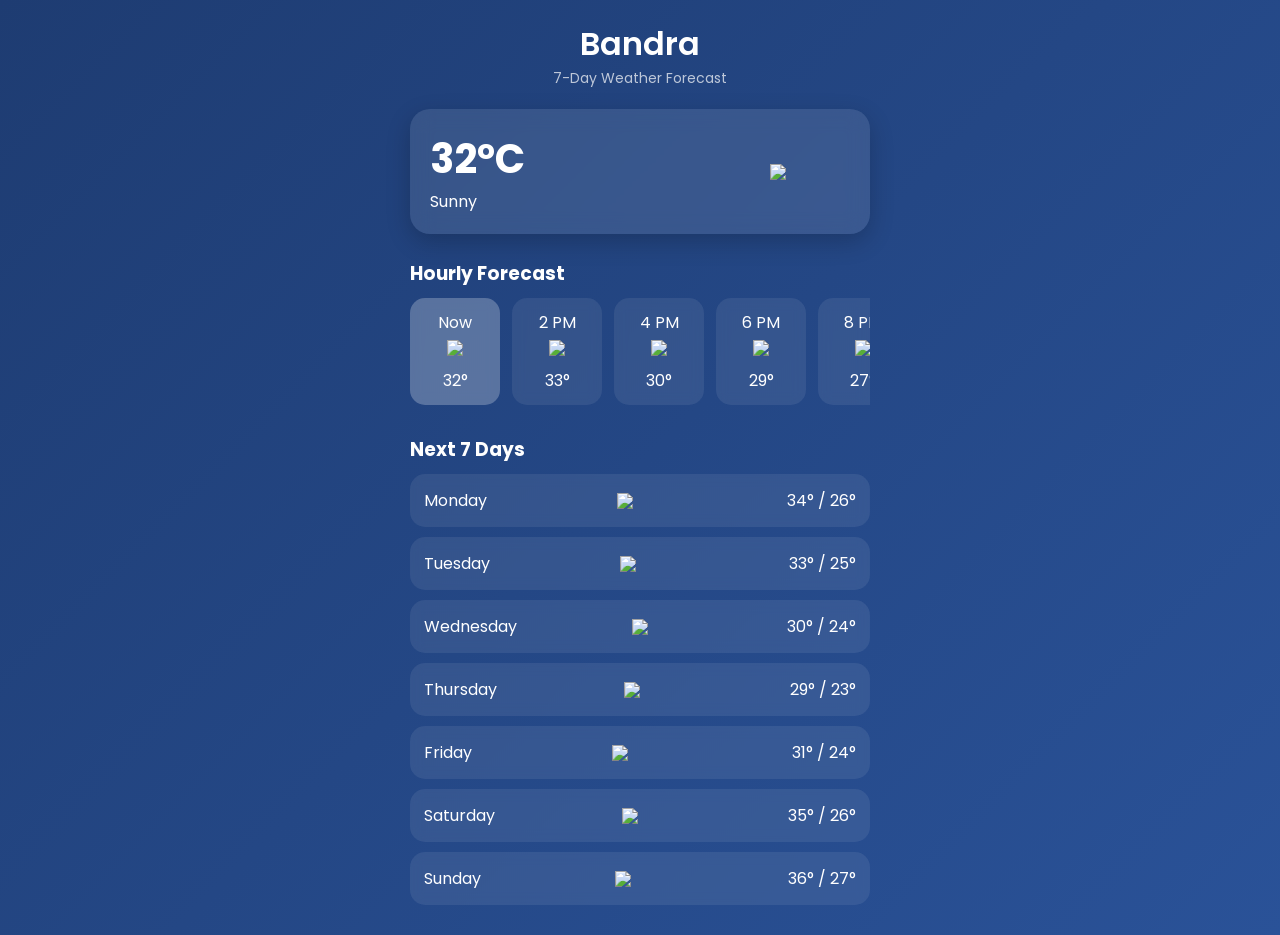
==== forecasts.html @ 514201ad "Add forecasts UI page with HTML and CSS" ====
<!DOCTYPE html>
<html lang="en">
<head>
    <meta charset="UTF-8">
    <meta name="viewport" content="width=device-width, initial-scale=1.0">
    <title>Forecast</title>
    <link rel="stylesheet" href="styles.css">
</head>
<body>

<div class="container">

    <!-- Header -->
    <header class="header">
        <h1>Bandra</h1>
        <p class="subtitle">7-Day Weather Forecast</p>
    </header>

    <!-- Highlight Card -->
    <section class="highlight-card">
        <div>
            <h2>32°C</h2>
            <p>Sunny</p>
        </div>
        <img src="https://openweathermap.org/img/wn/01d@2x.png">
    </section>

    <!-- Hourly -->
    <section class="hourly">
        <h3>Hourly Forecast</h3>

        <div class="hourly-scroll">

            <div class="hour-card active">
                <p>Now</p>
                <img src="https://openweathermap.org/img/wn/01d@2x.png">
                <p>32°</p>
            </div>

            <div class="hour-card">
                <p>2 PM</p>
                <img src="https://openweathermap.org/img/wn/03d@2x.png">
                <p>33°</p>
            </div>

            <div class="hour-card">
                <p>4 PM</p>
                <img src="https://openweathermap.org/img/wn/10d@2x.png">
                <p>30°</p>
            </div>

            <div class="hour-card">
                <p>6 PM</p>
                <img src="https://openweathermap.org/img/wn/04d@2x.png">
                <p>29°</p>
            </div>

            <div class="hour-card">
                <p>8 PM</p>
                <img src="https://openweathermap.org/img/wn/01n@2x.png">
                <p>27°</p>
            </div>

        </div>
    </section>

    <!-- Weekly -->
    <section class="weekly">
        <h3>Next 7 Days</h3>

        <div class="day-row">
            <span>Monday</span>
            <img src="https://openweathermap.org/img/wn/01d@2x.png">
            <span>34° / 26°</span>
        </div>

        <div class="day-row">
            <span>Tuesday</span>
            <img src="https://openweathermap.org/img/wn/03d@2x.png">
            <span>33° / 25°</span>
        </div>

        <div class="day-row">
            <span>Wednesday</span>
            <img src="https://openweathermap.org/img/wn/10d@2x.png">
            <span>30° / 24°</span>
        </div>

        <div class="day-row">
            <span>Thursday</span>
            <img src="https://openweathermap.org/img/wn/10d@2x.png">
            <span>29° / 23°</span>
        </div>

        <div class="day-row">
            <span>Friday</span>
            <img src="https://openweathermap.org/img/wn/04d@2x.png">
            <span>31° / 24°</span>
        </div>

        <div class="day-row">
            <span>Saturday</span>
            <img src="https://openweathermap.org/img/wn/01d@2x.png">
            <span>35° / 26°</span>
        </div>

        <div class="day-row">
            <span>Sunday</span>
            <img src="https://openweathermap.org/img/wn/01d@2x.png">
            <span>36° / 27°</span>
        </div>

    </section>

</div>

</body>
</html>
---- styles.css ----
@import url('https://fonts.googleapis.com/css2?family=Poppins:wght@300;400;600&display=swap');

* {
    margin: 0;
    padding: 0;
    box-sizing: border-box;
}

body {
    font-family: 'Poppins', sans-serif;
    background: linear-gradient(135deg, #1e3c72, #2a5298);
    color: white;
    min-height: 100vh;
}

.container {
    padding: 20px;
    max-width: 500px;
    margin: auto;
}

/* Header */
.header {
    text-align: center;
    margin-bottom: 20px;
}

.header h1 {
    font-size: 32px;
    font-weight: 600;
}

.subtitle {
    font-size: 14px;
    opacity: 0.7;
}

/* Highlight Card */
.highlight-card {
    display: flex;
    justify-content: space-between;
    align-items: center;
    padding: 20px;
    
    background: rgba(255,255,255,0.1);
    border-radius: 20px;
    backdrop-filter: blur(10px);

    box-shadow: 0 8px 25px rgba(0,0,0,0.2);
    margin-bottom: 25px;
}

.highlight-card h2 {
    font-size: 40px;
}

.highlight-card img {
    width: 80px;
}

/* Hourly */
.hourly h3 {
    margin-bottom: 10px;
}

.hourly-scroll {
    display: flex;
    gap: 12px;
    overflow-x: auto;
    padding-bottom: 10px;
}

.hour-card {
    min-width: 90px;
    padding: 12px;
    text-align: center;

    border-radius: 15px;
    background: rgba(255,255,255,0.08);
    backdrop-filter: blur(6px);

    transition: 0.3s;
}

.hour-card img {
    width: 45px;
    margin: 5px 0;
}

.hour-card:hover {
    transform: scale(1.05);
}

.hour-card.active {
    background: rgba(255,255,255,0.25);
}

/* Weekly */
.weekly {
    margin-top: 20px;
}

.weekly h3 {
    margin-bottom: 10px;
}

.day-row {
    display: flex;
    justify-content: space-between;
    align-items: center;

    padding: 14px;
    margin-bottom: 10px;

    border-radius: 15px;
    background: rgba(255,255,255,0.08);

    backdrop-filter: blur(6px);
    transition: 0.2s;
}

.day-row img {
    width: 40px;
}

.day-row:hover {
    background: rgba(255,255,255,0.2);
    transform: translateY(-2px);
}

/* Scrollbar */
.hourly-scroll::-webkit-scrollbar {
    height: 6px;
}

.hourly-scroll::-webkit-scrollbar-thumb {
    background: rgba(255,255,255,0.4);
    border-radius: 10px;
}
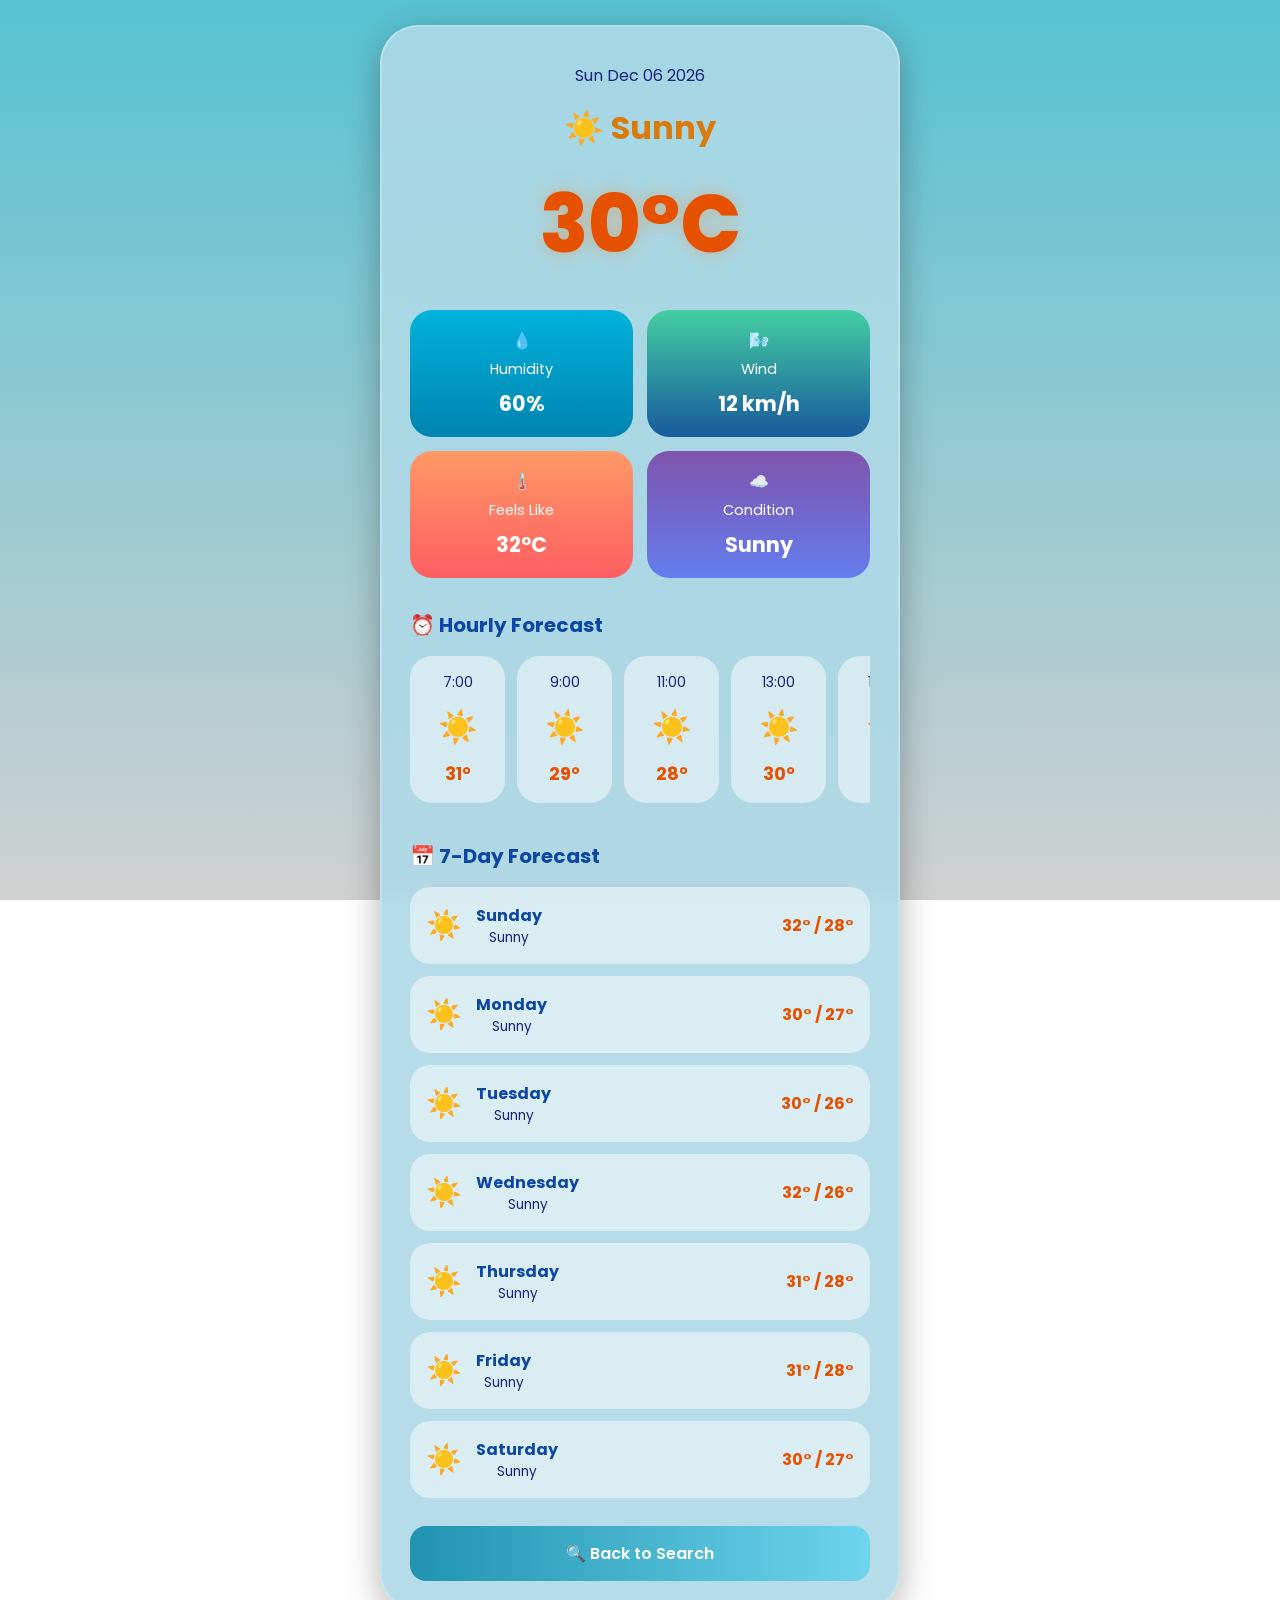
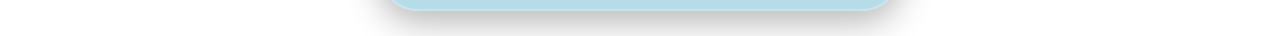
==== commit 1ecbf931: "Update forecasts.html" ====
--- a/forecasts.html
+++ b/forecasts.html
@@ -1,118 +1,867 @@
 <!DOCTYPE html>
 <html lang="en">
 <head>
-    <meta charset="UTF-8">
-    <meta name="viewport" content="width=device-width, initial-scale=1.0">
-    <title>Forecast</title>
-    <link rel="stylesheet" href="styles.css">
+<meta charset="UTF-8">
+<meta name="viewport" content="width=device-width, initial-scale=1.0">
+
+<title>Weather Forecast</title>
+
+<link href="https://fonts.googleapis.com/css2?family=Poppins:wght@400;600;700;800&display=swap" rel="stylesheet">
+
+<style>
+
+*{
+    margin:0;
+    padding:0;
+    box-sizing:border-box;
+    font-family:"Poppins",sans-serif;
+}
+
+body{
+
+    min-height:100vh;
+
+    display:flex;
+    justify-content:center;
+
+    padding:25px;
+
+    background:
+        linear-gradient(
+            rgba(50,181,201,0.82),
+            rgba(0,0,0,0.18)
+        ),
+        url("https://images.unsplash.com/photo-1507525428034-b723cf961d3e?q=80&w=2070&auto=format&fit=crop");
+
+    background-size:cover;
+    background-position:center;
+    background-repeat:no-repeat;
+    background-attachment:fixed;
+}
+
+.container{
+
+    width:92%;
+    max-width:520px;
+
+    padding:28px;
+
+    border-radius:38px;
+
+    background:rgba(173,217,230,0.90);
+
+    backdrop-filter:blur(10px);
+
+    border:2px solid rgba(255,255,255,0.25);
+
+    box-shadow:0 10px 35px rgba(0,0,0,0.30);
+
+    text-align:center;
+
+    animation:fadeIn 1s ease;
+}
+
+@keyframes fadeIn{
+
+    from{
+        opacity:0;
+        transform:translateY(20px);
+    }
+
+    to{
+        opacity:1;
+        transform:translateY(0);
+    }
+}
+
+/* TOP */
+
+.city{
+
+    font-size:2.7rem;
+    font-weight:800;
+
+    color:#0d47a1;
+
+    text-shadow:0 0 10px rgba(255,255,255,0.6);
+}
+
+.date{
+
+    margin-top:8px;
+
+    color:#1a237e;
+
+    font-size:1rem;
+}
+
+.weather{
+
+    margin-top:16px;
+
+    font-size:2rem;
+    font-weight:700;
+
+    color:#d97a0d;
+}
+
+.temp{
+
+    margin-top:12px;
+
+    font-size:5rem;
+    font-weight:800;
+
+    color:#e65100;
+
+    text-shadow:0 0 18px rgba(255,111,0,0.35);
+}
+
+/* DETAILS */
+
+.details{
+
+    margin-top:26px;
+
+    display:grid;
+
+    grid-template-columns:repeat(2,1fr);
+
+    gap:14px;
+}
+
+.detail-card{
+
+    padding:18px;
+
+    border-radius:22px;
+
+    color:white;
+
+    transition:0.3s;
+}
+
+.detail-card:hover{
+
+    transform:translateY(-6px);
+
+    box-shadow:0 8px 18px rgba(0,0,0,0.22);
+}
+
+.detail-title{
+
+    margin-top:6px;
+
+    font-size:0.9rem;
+}
+
+.detail-value{
+
+    margin-top:8px;
+
+    font-size:1.3rem;
+    font-weight:700;
+}
+
+.humidity{
+    background:linear-gradient(to bottom,#00b3db,#0083b0);
+}
+
+.wind{
+    background:linear-gradient(to bottom,#43cea2,#185a9d);
+}
+
+.feels{
+    background:linear-gradient(to bottom,#ff9966,#ff5e62);
+}
+
+.condition{
+    background:linear-gradient(to bottom,#7f53ac,#647dee);
+}
+
+/* HOURLY */
+
+.section-title{
+
+    margin-top:32px;
+    margin-bottom:16px;
+
+    text-align:left;
+
+    font-size:1.25rem;
+    font-weight:700;
+
+    color:#0d47a1;
+}
+
+.hourly{
+
+    display:flex;
+
+    gap:12px;
+
+    overflow-x:auto;
+
+    padding-bottom:6px;
+
+    scrollbar-width:none;
+}
+
+.hourly::-webkit-scrollbar{
+    display:none;
+}
+
+.hour-card{
+
+    min-width:95px;
+
+    padding:16px 12px;
+
+    border-radius:22px;
+
+    background:rgba(255,255,255,0.48);
+
+    transition:0.3s;
+}
+
+.hour-card:hover{
+
+    transform:translateY(-5px);
+}
+
+.hour-time{
+
+    font-size:0.9rem;
+
+    color:#1a237e;
+}
+
+.hour-icon{
+
+    margin:10px 0;
+
+    font-size:2rem;
+}
+
+.hour-temp{
+
+    font-size:1.1rem;
+    font-weight:700;
+
+    color:#e65100;
+}
+
+/* WEEK */
+
+.week{
+
+    display:flex;
+    flex-direction:column;
+
+    gap:12px;
+}
+
+.week-card{
+
+    display:flex;
+
+    justify-content:space-between;
+    align-items:center;
+
+    padding:16px;
+
+    border-radius:20px;
+
+    background:rgba(255,255,255,0.48);
+
+    transition:0.3s;
+}
+
+.week-card:hover{
+
+    transform:translateY(-4px);
+}
+
+.week-left{
+
+    display:flex;
+    align-items:center;
+
+    gap:14px;
+}
+
+.week-icon{
+    font-size:1.8rem;
+}
+
+.week-day{
+
+    font-weight:700;
+
+    color:#0d47a1;
+}
+
+.week-desc{
+
+    font-size:0.85rem;
+
+    color:#1a237e;
+}
+
+.week-temp{
+
+    font-weight:700;
+
+    color:#e65100;
+}
+
+/* BUTTON */
+
+.back-btn{
+
+    display:block;
+
+    margin-top:28px;
+
+    padding:15px;
+
+    border-radius:16px;
+
+    text-decoration:none;
+
+    font-size:1rem;
+    font-weight:600;
+
+    color:white;
+
+    background:linear-gradient(
+        to right,
+        #2193b0,
+        #6dd5ed
+    );
+
+    transition:0.3s;
+}
+
+.back-btn:hover{
+
+    transform:scale(1.03);
+
+    box-shadow:0 6px 15px rgba(0,0,0,0.25);
+}
+
+/* MOBILE */
+
+@media(max-width:480px){
+
+    body{
+        padding:12px;
+    }
+
+    .container{
+        padding:20px;
+    }
+
+    .city{
+        font-size:2.1rem;
+    }
+
+    .temp{
+        font-size:4rem;
+    }
+}
+
+</style>
 </head>
+
 <body>
 
 <div class="container">
 
-    <!-- Header -->
-    <header class="header">
-        <h1>Bandra</h1>
-        <p class="subtitle">7-Day Weather Forecast</p>
-    </header>
-
-    <!-- Highlight Card -->
-    <section class="highlight-card">
-        <div>
-            <h2>32°C</h2>
-            <p>Sunny</p>
+    <div class="city" id="cityName"></div>
+
+    <div class="date" id="dateText"></div>
+
+    <div class="weather" id="weatherText"></div>
+
+    <div class="temp" id="tempText"></div>
+
+    <!-- DETAILS -->
+
+    <div class="details">
+
+        <div class="detail-card humidity">
+
+            💧
+
+            <div class="detail-title">
+                Humidity
+            </div>
+
+            <div class="detail-value" id="humidityText"></div>
+
         </div>
-        <img src="https://openweathermap.org/img/wn/01d@2x.png">
-    </section>
-
-    <!-- Hourly -->
-    <section class="hourly">
-        <h3>Hourly Forecast</h3>
-
-        <div class="hourly-scroll">
-
-            <div class="hour-card active">
-                <p>Now</p>
-                <img src="https://openweathermap.org/img/wn/01d@2x.png">
-                <p>32°</p>
+
+        <div class="detail-card wind">
+
+            🌬️
+
+            <div class="detail-title">
+                Wind
             </div>
 
-            <div class="hour-card">
-                <p>2 PM</p>
-                <img src="https://openweathermap.org/img/wn/03d@2x.png">
-                <p>33°</p>
+            <div class="detail-value" id="windText"></div>
+
+        </div>
+
+        <div class="detail-card feels">
+
+            🌡️
+
+            <div class="detail-title">
+                Feels Like
             </div>
 
-            <div class="hour-card">
-                <p>4 PM</p>
-                <img src="https://openweathermap.org/img/wn/10d@2x.png">
-                <p>30°</p>
+            <div class="detail-value" id="feelsText"></div>
+
+        </div>
+
+        <div class="detail-card condition">
+
+            ☁️
+
+            <div class="detail-title">
+                Condition
             </div>
 
-            <div class="hour-card">
-                <p>6 PM</p>
-                <img src="https://openweathermap.org/img/wn/04d@2x.png">
-                <p>29°</p>
+            <div class="detail-value" id="conditionText"></div>
+
+        </div>
+
+    </div>
+
+    <!-- HOURLY -->
+
+    <div class="section-title">
+        ⏰ Hourly Forecast
+    </div>
+
+    <div class="hourly" id="hourlyContainer"></div>
+
+    <!-- WEEK -->
+
+    <div class="section-title">
+        📅 7-Day Forecast
+    </div>
+
+    <div class="week" id="weekContainer"></div>
+
+    <a href="search.html" class="back-btn">
+        🔍 Back to Search
+    </a>
+
+</div>
+
+<script>
+
+/* DATABASE */
+
+const weatherDB = {
+
+  "mumbai": {
+    temp: 30,
+    feels: 32,
+    humidity: 60,
+    wind: 12,
+    weather: "Sunny",
+    emoji: "☀️"
+  },
+
+  "delhi": {
+    temp: 35,
+    feels: 38,
+    humidity: 45,
+    wind: 8,
+    weather: "Hot",
+    emoji: "🔥"
+  },
+
+  "bangalore": {
+    temp: 27,
+    feels: 28,
+    humidity: 55,
+    wind: 15,
+    weather: "Cloudy",
+    emoji: "☁️"
+  },
+
+  "chennai": {
+    temp: 34,
+    feels: 37,
+    humidity: 75,
+    wind: 10,
+    weather: "Humid",
+    emoji: "🌤️"
+  },
+
+  "kolkata": {
+    temp: 33,
+    feels: 36,
+    humidity: 70,
+    wind: 14,
+    weather: "Rainy",
+    emoji: "🌧️"
+  },
+
+  "hyderabad": {
+    temp: 36,
+    feels: 39,
+    humidity: 40,
+    wind: 9,
+    weather: "Clear",
+    emoji: "☀️"
+  },
+
+  "pune": {
+    temp: 29,
+    feels: 30,
+    humidity: 50,
+    wind: 11,
+    weather: "Pleasant",
+    emoji: "🌤️"
+  },
+
+  "jaipur": {
+    temp: 38,
+    feels: 41,
+    humidity: 30,
+    wind: 7,
+    weather: "Hot",
+    emoji: "🔥"
+  },
+
+  "ahmedabad": {
+    temp: 37,
+    feels: 40,
+    humidity: 35,
+    wind: 8,
+    weather: "Hot",
+    emoji: "🔥"
+  },
+
+  "lucknow": {
+    temp: 34,
+    feels: 37,
+    humidity: 50,
+    wind: 6,
+    weather: "Warm",
+    emoji: "☀️"
+  },
+
+  "goa": {
+    temp: 31,
+    feels: 33,
+    humidity: 65,
+    wind: 18,
+    weather: "Breezy",
+    emoji: "🌊"
+  },
+
+  "shimla": {
+    temp: 18,
+    feels: 16,
+    humidity: 60,
+    wind: 12,
+    weather: "Cool",
+    emoji: "🏔️"
+  },
+
+  "manali": {
+    temp: 15,
+    feels: 13,
+    humidity: 55,
+    wind: 10,
+    weather: "Pleasant",
+    emoji: "🏔️"
+  },
+
+  "varanasi": {
+    temp: 35,
+    feels: 38,
+    humidity: 55,
+    wind: 5,
+    weather: "Hot",
+    emoji: "☀️"
+  },
+
+  "kochi": {
+    temp: 29,
+    feels: 31,
+    humidity: 80,
+    wind: 16,
+    weather: "Rainy",
+    emoji: "🌧️"
+  },
+
+  "surat": {
+    temp: 33,
+    feels: 35,
+    humidity: 55,
+    wind: 9,
+    weather: "Warm",
+    emoji: "🌤️"
+  },
+
+  "indore": {
+    temp: 32,
+    feels: 34,
+    humidity: 45,
+    wind: 10,
+    weather: "Sunny",
+    emoji: "☀️"
+  },
+
+  "patna": {
+    temp: 34,
+    feels: 37,
+    humidity: 60,
+    wind: 7,
+    weather: "Humid",
+    emoji: "🌤️"
+  },
+
+  "bhopal": {
+    temp: 33,
+    feels: 35,
+    humidity: 42,
+    wind: 11,
+    weather: "Sunny",
+    emoji: "☀️"
+  },
+
+  "nagpur": {
+    temp: 36,
+    feels: 39,
+    humidity: 38,
+    wind: 8,
+    weather: "Hot",
+    emoji: "🔥"
+  },
+
+  "new york": {
+    temp: 22,
+    feels: 21,
+    humidity: 50,
+    wind: 20,
+    weather: "Breezy",
+    emoji: "🌤️"
+  },
+
+  "london": {
+    temp: 16,
+    feels: 14,
+    humidity: 70,
+    wind: 18,
+    weather: "Cloudy",
+    emoji: "☁️"
+  },
+
+  "tokyo": {
+    temp: 24,
+    feels: 25,
+    humidity: 60,
+    wind: 12,
+    weather: "Pleasant",
+    emoji: "🌤️"
+  },
+
+  "dubai": {
+    temp: 40,
+    feels: 44,
+    humidity: 35,
+    wind: 15,
+    weather: "Hot",
+    emoji: "🔥"
+  },
+
+  "paris": {
+    temp: 19,
+    feels: 18,
+    humidity: 55,
+    wind: 14,
+    weather: "Mild",
+    emoji: "🌤️"
+  },
+
+  "singapore": {
+    temp: 31,
+    feels: 34,
+    humidity: 80,
+    wind: 10,
+    weather: "Humid",
+    emoji: "🌧️"
+  },
+
+  "sydney": {
+    temp: 20,
+    feels: 19,
+    humidity: 50,
+    wind: 22,
+    weather: "Breezy",
+    emoji: "🌤️"
+  }
+};
+
+/* GET CITY */
+
+const params = new URLSearchParams(
+    window.location.search
+);
+
+const city = params.get("city");
+
+/* DEFAULT */
+
+const key = city
+    ? city.toLowerCase()
+    : "mumbai";
+
+const data = weatherDB[key];
+
+/* IF INVALID */
+
+if(!data){
+
+    window.location.href = "search.html";
+}
+
+/* TOP */
+
+document.getElementById("cityName").textContent =
+    city;
+
+document.getElementById("weatherText").textContent =
+    data.emoji + " " + data.weather;
+
+document.getElementById("tempText").textContent =
+    data.temp + "°C";
+
+document.getElementById("humidityText").textContent =
+    data.humidity + "%";
+
+document.getElementById("windText").textContent =
+    data.wind + " km/h";
+
+document.getElementById("feelsText").textContent =
+    data.feels + "°C";
+
+document.getElementById("conditionText").textContent =
+    data.weather;
+
+/* DATE */
+
+const now = new Date();
+
+document.getElementById("dateText").textContent =
+    now.toDateString();
+
+/* HOURLY */
+
+const hourlyContainer =
+    document.getElementById("hourlyContainer");
+
+for(let i = 0; i < 8; i++){
+
+    const hour = new Date();
+
+    hour.setHours(now.getHours() + i * 2);
+
+    const hourTemp =
+        data.temp +
+        Math.floor(Math.random() * 4 - 2);
+
+    hourlyContainer.innerHTML += `
+
+        <div class="hour-card">
+
+            <div class="hour-time">
+                ${hour.getHours()}:00
             </div>
 
-            <div class="hour-card">
-                <p>8 PM</p>
-                <img src="https://openweathermap.org/img/wn/01n@2x.png">
-                <p>27°</p>
+            <div class="hour-icon">
+                ${data.emoji}
             </div>
 
+            <div class="hour-temp">
+                ${hourTemp}°
+            </div>
+
         </div>
-    </section>
-
-    <!-- Weekly -->
-    <section class="weekly">
-        <h3>Next 7 Days</h3>
-
-        <div class="day-row">
-            <span>Monday</span>
-            <img src="https://openweathermap.org/img/wn/01d@2x.png">
-            <span>34° / 26°</span>
+    `;
+}
+
+/* WEEK */
+
+const weekContainer =
+    document.getElementById("weekContainer");
+
+const weekDays = [
+    "Sunday",
+    "Monday",
+    "Tuesday",
+    "Wednesday",
+    "Thursday",
+    "Friday",
+    "Saturday"
+];
+
+for(let i = 0; i < 7; i++){
+
+    const future = new Date();
+
+    future.setDate(now.getDate() + i);
+
+    const max =
+        data.temp +
+        Math.floor(Math.random() * 3);
+
+    const min =
+        data.temp -
+        Math.floor(Math.random() * 5);
+
+    weekContainer.innerHTML += `
+
+        <div class="week-card">
+
+            <div class="week-left">
+
+                <div class="week-icon">
+                    ${data.emoji}
+                </div>
+
+                <div>
+
+                    <div class="week-day">
+                        ${weekDays[future.getDay()]}
+                    </div>
+
+                    <div class="week-desc">
+                        ${data.weather}
+                    </div>
+
+                </div>
+
+            </div>
+
+            <div class="week-temp">
+                ${max}° / ${min}°
+            </div>
+
         </div>
-
-        <div class="day-row">
-            <span>Tuesday</span>
-            <img src="https://openweathermap.org/img/wn/03d@2x.png">
-            <span>33° / 25°</span>
-        </div>
-
-        <div class="day-row">
-            <span>Wednesday</span>
-            <img src="https://openweathermap.org/img/wn/10d@2x.png">
-            <span>30° / 24°</span>
-        </div>
-
-        <div class="day-row">
-            <span>Thursday</span>
-            <img src="https://openweathermap.org/img/wn/10d@2x.png">
-            <span>29° / 23°</span>
-        </div>
-
-        <div class="day-row">
-            <span>Friday</span>
-            <img src="https://openweathermap.org/img/wn/04d@2x.png">
-            <span>31° / 24°</span>
-        </div>
-
-        <div class="day-row">
-            <span>Saturday</span>
-            <img src="https://openweathermap.org/img/wn/01d@2x.png">
-            <span>35° / 26°</span>
-        </div>
-
-        <div class="day-row">
-            <span>Sunday</span>
-            <img src="https://openweathermap.org/img/wn/01d@2x.png">
-            <span>36° / 27°</span>
-        </div>
-
-    </section>
-
-</div>
+    `;
+}
+
+</script>
 
 </body>
-</html>+</html>
